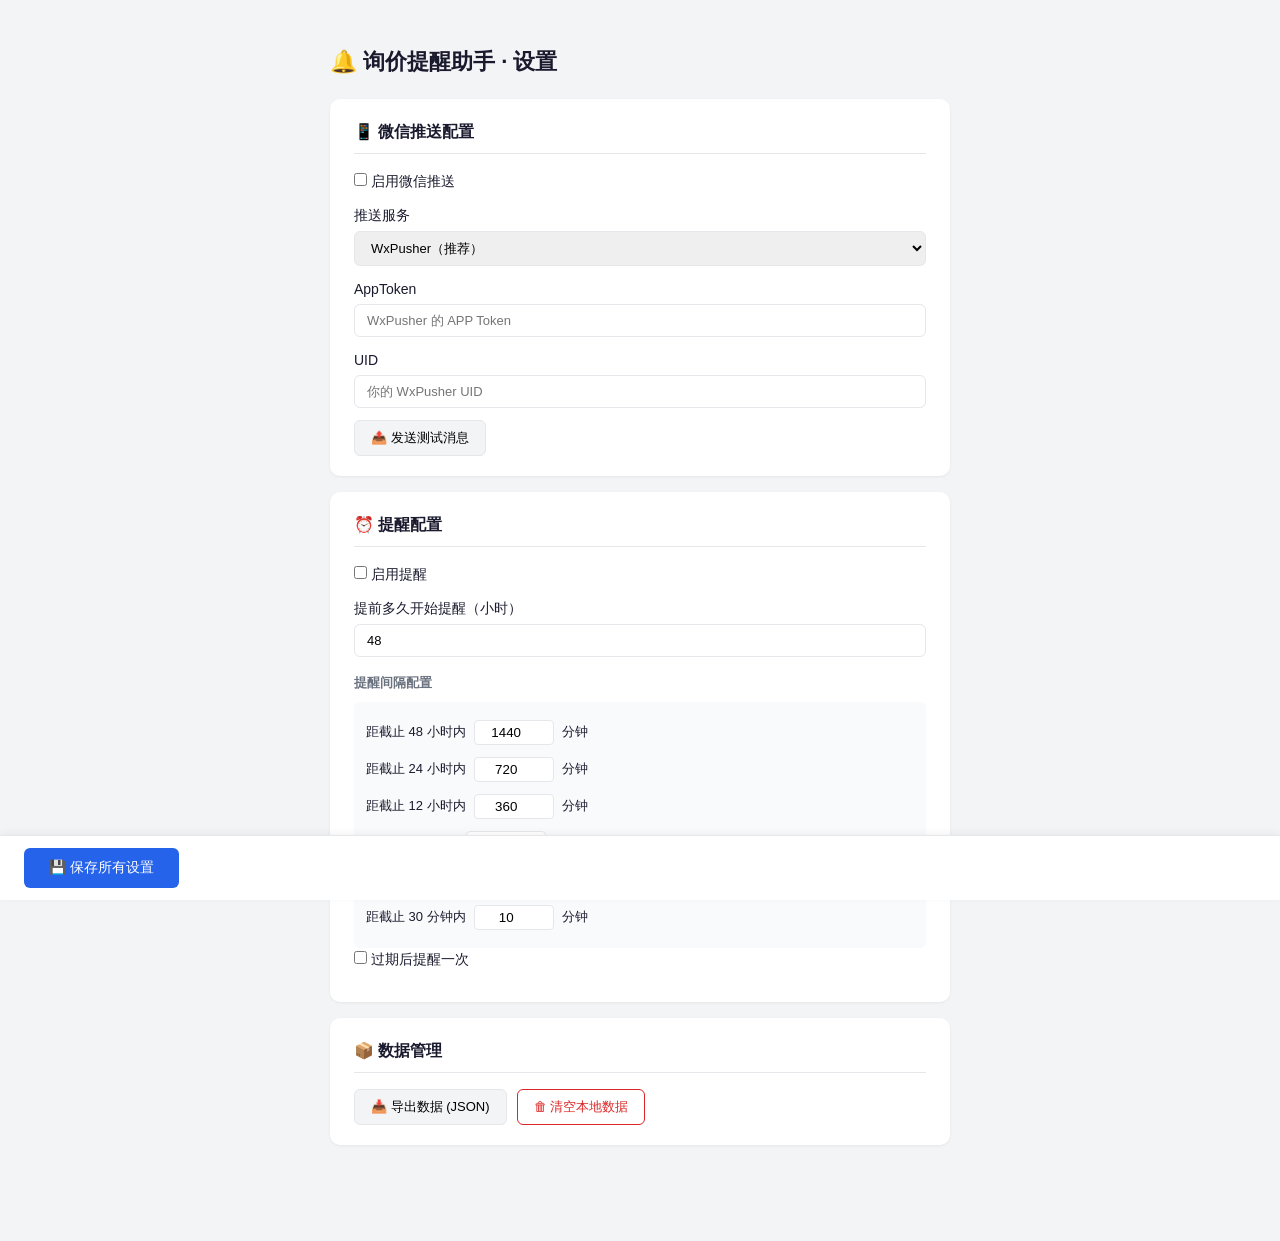
==== rfq-reminder/src/options/options.html @ cccc1829 "询价提醒助手Chrome插件：完成核心模块MVP" ====
<!DOCTYPE html>
<html lang="zh-CN">
<head>
<meta charset="UTF-8">
<meta name="viewport" content="width=device-width, initial-scale=1.0">
<title>询价提醒助手 · 设置</title>
<link rel="stylesheet" href="options.css">
</head>
<body>
  <div class="options-container">
    <header>
      <h1>&#x1F514; 询价提醒助手 · 设置</h1>
    </header>

    <!-- 一、微信推送配置 -->
    <section class="card">
      <h2>&#x1F4F1; 微信推送配置</h2>
      <div class="form-group">
        <label>
          <input type="checkbox" id="wechatEnabled"> 启用微信推送
        </label>
      </div>
      <div class="form-group">
        <label>推送服务</label>
        <select id="serviceType">
          <option value="wxpusher">WxPusher（推荐）</option>
          <option value="serverchan">Server酱</option>
          <option value="webhook">自定义 Webhook</option>
        </select>
      </div>
      <div id="wxpusherFields">
        <div class="form-group">
          <label>AppToken</label>
          <input type="text" id="appToken" placeholder="WxPusher 的 APP Token">
        </div>
        <div class="form-group">
          <label>UID</label>
          <input type="text" id="uid" placeholder="你的 WxPusher UID">
        </div>
      </div>
      <div id="serverchanFields" style="display:none">
        <div class="form-group">
          <label>SendKey</label>
          <input type="text" id="sendKey" placeholder="Server酱的 SendKey">
        </div>
      </div>
      <div id="webhookFields" style="display:none">
        <div class="form-group">
          <label>Webhook URL</label>
          <input type="text" id="webhookUrl" placeholder="https://your-webhook-url.com/api/notify">
        </div>
      </div>
      <button id="testWechat" class="btn btn-secondary">📤 发送测试消息</button>
      <span id="testResult" class="test-result"></span>
    </section>

    <!-- 二、提醒配置 -->
    <section class="card">
      <h2>&#x23F0; 提醒配置</h2>
      <div class="form-group">
        <label>
          <input type="checkbox" id="reminderEnabled"> 启用提醒
        </label>
      </div>
      <div class="form-group">
        <label>提前多久开始提醒（小时）</label>
        <input type="number" id="startBeforeHours" value="48" min="1" max="168" step="1">
      </div>
      <h3>提醒间隔配置</h3>
      <div class="interval-config">
        <div class="interval-row">
          <span>距截止 48 小时内</span>
          <input type="number" id="int48h" value="1440" min="1"> 分钟
        </div>
        <div class="interval-row">
          <span>距截止 24 小时内</span>
          <input type="number" id="int24h" value="720" min="1"> 分钟
        </div>
        <div class="interval-row">
          <span>距截止 12 小时内</span>
          <input type="number" id="int12h" value="360" min="1"> 分钟
        </div>
        <div class="interval-row">
          <span>距截止 6 小时内</span>
          <input type="number" id="int6h" value="120" min="1"> 分钟
        </div>
        <div class="interval-row">
          <span>距截止 2 小时内</span>
          <input type="number" id="int2h" value="30" min="1"> 分钟
        </div>
        <div class="interval-row">
          <span>距截止 30 分钟内</span>
          <input type="number" id="int30m" value="10" min="1"> 分钟
        </div>
      </div>
      <div class="form-group">
        <label>
          <input type="checkbox" id="notifyAfterExpired"> 过期后提醒一次
        </label>
      </div>
    </section>

    <!-- 三、其他 -->
    <section class="card">
      <h2>&#x1F4E6; 数据管理</h2>
      <div class="action-row">
        <button id="exportData" class="btn btn-secondary">📥 导出数据 (JSON)</button>
        <button id="clearData" class="btn btn-danger">🗑 清空本地数据</button>
      </div>
    </section>

    <!-- 保存 -->
    <div class="save-bar">
      <button id="saveAll" class="btn btn-primary btn-lg">💾 保存所有设置</button>
      <span id="saveStatus"></span>
    </div>
  </div>

  <script type="module" src="options.js"></script>
</body>
</html>
---- rfq-reminder/src/options/options.css ----
/* ============================
   询价提醒助手 - Options 样式
   ============================ */

:root {
  --bg: #f3f4f6;
  --card-bg: #ffffff;
  --text: #1a1a2e;
  --text-secondary: #6b7280;
  --border: #e5e7eb;
  --primary: #2563eb;
  --danger: #dc2626;
  --radius: 10px;
}

* { margin: 0; padding: 0; box-sizing: border-box; }

body {
  font-family: -apple-system, BlinkMacSystemFont, 'PingFang SC', 'Microsoft YaHei', sans-serif;
  font-size: 14px;
  color: var(--text);
  background: var(--bg);
  line-height: 1.6;
}

.options-container {
  max-width: 660px;
  margin: 0 auto;
  padding: 24px 20px 80px;
}

header {
  padding: 20px 0;
}
header h1 {
  font-size: 22px;
  font-weight: 700;
}

/* ---- Card ---- */
.card {
  background: var(--card-bg);
  border-radius: var(--radius);
  padding: 20px 24px;
  margin-bottom: 16px;
  box-shadow: 0 1px 3px rgba(0,0,0,0.06);
}
.card h2 {
  font-size: 16px;
  margin-bottom: 16px;
  padding-bottom: 8px;
  border-bottom: 1px solid var(--border);
}
.card h3 {
  font-size: 13px;
  margin: 16px 0 8px;
  color: var(--text-secondary);
}

/* ---- Form ---- */
.form-group {
  margin-bottom: 12px;
}
.form-group label {
  display: block;
  margin-bottom: 4px;
  font-weight: 500;
}
.form-group input[type="text"],
.form-group input[type="number"],
.form-group select {
  width: 100%;
  padding: 8px 12px;
  border: 1px solid var(--border);
  border-radius: 6px;
  font-size: 13px;
  font-family: inherit;
}
.form-group input:focus,
.form-group select:focus {
  outline: none;
  border-color: var(--primary);
  box-shadow: 0 0 0 3px rgba(37,99,235,0.1);
}

/* ---- Interval Config ---- */
.interval-config {
  background: #f9fafb;
  border-radius: 6px;
  padding: 12px;
}
.interval-row {
  display: flex;
  align-items: center;
  gap: 8px;
  padding: 6px 0;
  font-size: 13px;
}
.interval-row input {
  width: 80px;
  padding: 4px 8px;
  border: 1px solid var(--border);
  border-radius: 4px;
  text-align: center;
}

/* ---- Buttons ---- */
.btn {
  display: inline-flex;
  align-items: center;
  gap: 6px;
  padding: 8px 16px;
  border-radius: 6px;
  border: 1px solid transparent;
  font-size: 13px;
  cursor: pointer;
  transition: all 0.15s;
  font-family: inherit;
}
.btn-primary { background: var(--primary); color: #fff; }
.btn-primary:hover { background: #1d4ed8; }
.btn-secondary { background: #f3f4f6; border-color: var(--border); }
.btn-secondary:hover { background: #e5e7eb; }
.btn-danger { background: #fff; color: var(--danger); border-color: var(--danger); }
.btn-danger:hover { background: #fef2f2; }
.btn-lg { padding: 10px 24px; font-size: 14px; }

.action-row {
  display: flex;
  gap: 10px;
  flex-wrap: wrap;
}

.test-result {
  margin-left: 10px;
  font-size: 12px;
  color: var(--primary);
}

/* ---- Save Bar ---- */
.save-bar {
  position: fixed;
  bottom: 0;
  left: 0;
  right: 0;
  background: #fff;
  border-top: 1px solid var(--border);
  padding: 12px 24px;
  display: flex;
  align-items: center;
  gap: 12px;
  box-shadow: 0 -2px 8px rgba(0,0,0,0.05);
}
.save-bar .btn { margin: 0; }
#saveStatus {
  font-size: 12px;
  color: var(--primary);
}
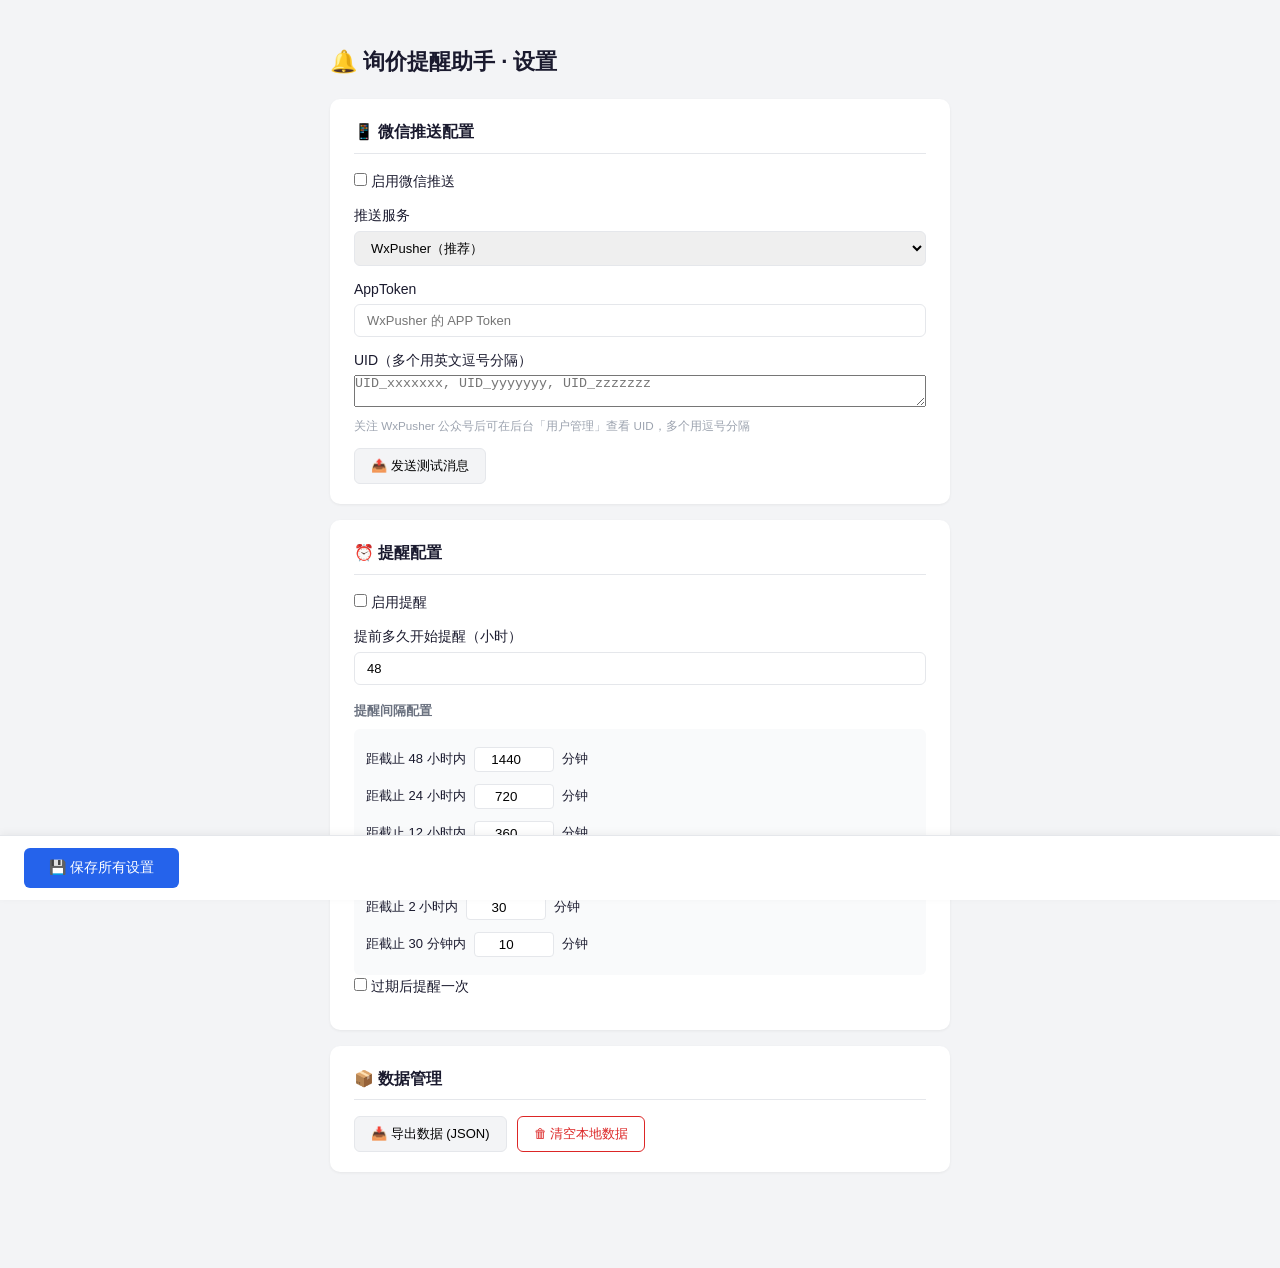
==== commit c92c9181: "支持多人微信推送：UID改为多用户逗号分隔" ====
--- a/rfq-reminder/src/options/options.html
+++ b/rfq-reminder/src/options/options.html
@@ -34,8 +34,9 @@
           <input type="text" id="appToken" placeholder="WxPusher 的 APP Token">
         </div>
         <div class="form-group">
-          <label>UID</label>
-          <input type="text" id="uid" placeholder="你的 WxPusher UID">
+          <label>UID（多个用英文逗号分隔）</label>
+          <textarea id="uid" placeholder="UID_xxxxxxx, UID_yyyyyyy, UID_zzzzzzz" rows="2" style="width:100%;resize:vertical;"></textarea>
+          <small style="color:#9ca3af;">关注 WxPusher 公众号后可在后台「用户管理」查看 UID，多个用逗号分隔</small>
         </div>
       </div>
       <div id="serverchanFields" style="display:none">
